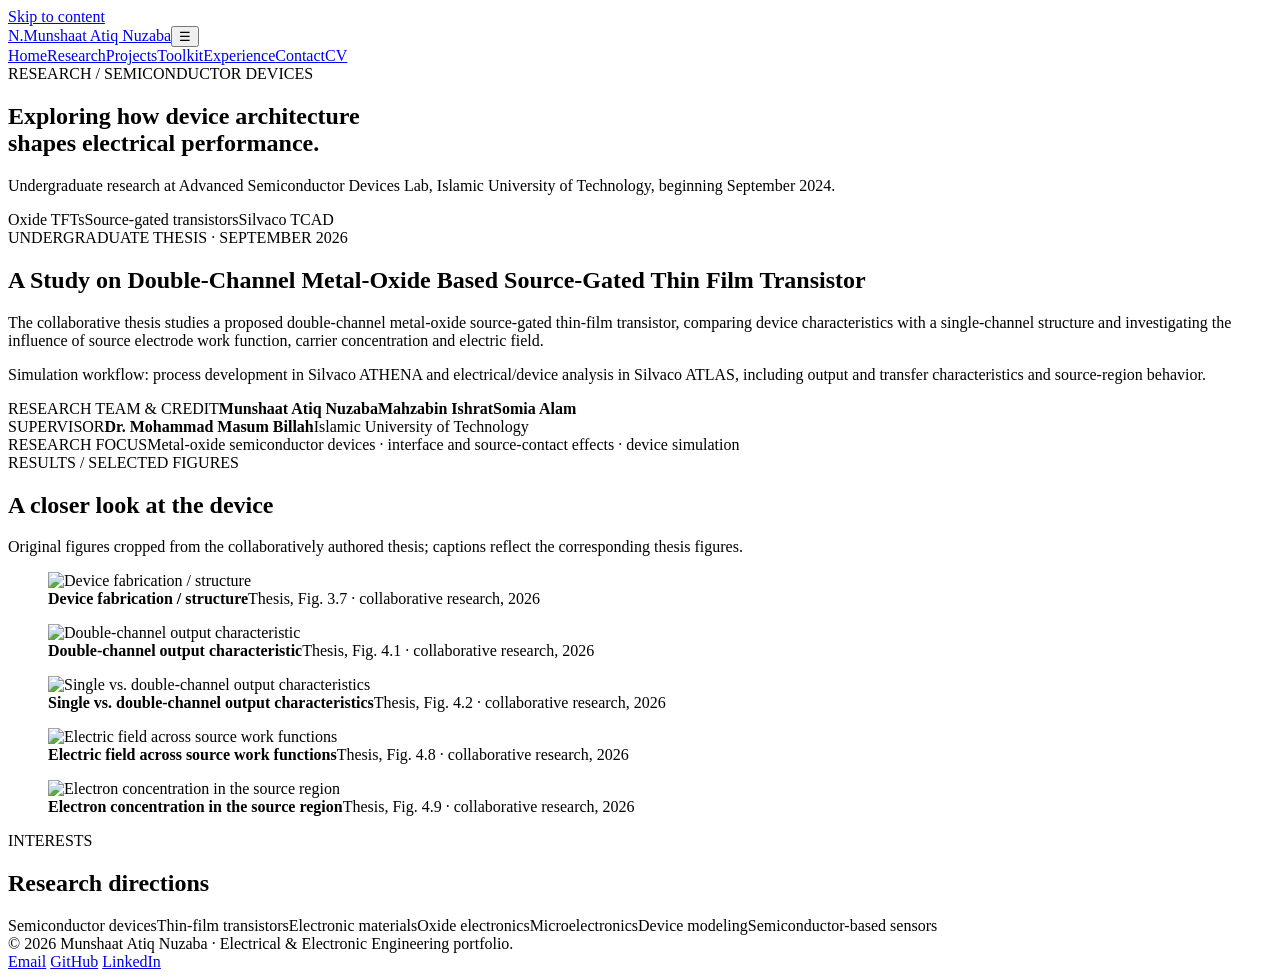
==== research.html @ 9a83c3fb "Add files via upload" ====
<!DOCTYPE html>

<html lang="en"><head><meta charset="utf-8"/><meta content="width=device-width,initial-scale=1" name="viewport"/><meta content="#071626" name="theme-color"/><meta content="Double-channel metal-oxide source-gated thin film transistor research and Silvaco TCAD simulations." name="description"/><meta content="Research" property="og:title"/><meta content="Double-channel metal-oxide source-gated thin film transistor research and Silvaco TCAD simulations." property="og:description"/><meta content="website" property="og:type"/><link href="favicon.svg" rel="icon" type="image/svg+xml"/><link href="assets/css/style.css" rel="stylesheet"/><title>Research | Munshaat Atiq Nuzaba</title></head><body><a class="skip-link" href="#main">Skip to content</a><header class="topbar"><div class="container nav-row"><a class="brand" href="index.html"><span class="brand-mark">N.</span><span>Munshaat <span class="subbrand">Atiq Nuzaba</span></span></a><button aria-controls="main-nav" aria-expanded="false" aria-label="Toggle navigation" class="nav-toggle">☰</button><nav aria-label="Primary navigation" class="main-nav" id="main-nav"><a href="index.html">Home</a><a aria-current="page" href="research.html">Research</a><a href="projects.html">Projects</a><a href="index.html#skills">Toolkit</a><a href="index.html#experience">Experience</a><a href="index.html#contact">Contact</a><a href="assets/Munshaat_Atiq_Nuzaba_CV.pdf" rel="noopener noreferrer" target="_blank">CV</a></nav></div></header><main id="main"><section class="page-intro container"><span class="eyebrow">RESEARCH / SEMICONDUCTOR DEVICES</span><h1>Exploring how <span class="gradient-text">device architecture</span><br/>shapes electrical performance.</h1><p>Undergraduate research at Advanced Semiconductor Devices Lab, Islamic University of Technology, beginning September 2024.</p><div class="pill-row"><span>Oxide TFTs</span><span>Source-gated transistors</span><span>Silvaco TCAD</span></div></section><section class="section container research-detail"><div class="research-layout"><div><span class="eyebrow">UNDERGRADUATE THESIS · SEPTEMBER 2026</span><h2>A Study on Double-Channel Metal-Oxide Based Source-Gated Thin Film Transistor</h2><p>The collaborative thesis studies a proposed double-channel metal-oxide source-gated thin-film transistor, comparing device characteristics with a single-channel structure and investigating the influence of source electrode work function, carrier concentration and electric field.</p><p>Simulation workflow: process development in Silvaco ATHENA and electrical/device analysis in Silvaco ATLAS, including output and transfer characteristics and source-region behavior.</p></div><aside class="research-aside"><span class="eyebrow">RESEARCH TEAM &amp; CREDIT</span><strong>Munshaat Atiq Nuzaba</strong><strong>Mahzabin Ishrat</strong><strong>Somia Alam</strong><div class="divider-small"></div><span class="eyebrow">SUPERVISOR</span><strong>Dr. Mohammad Masum Billah</strong><span>Islamic University of Technology</span><div class="divider-small"></div><span class="eyebrow">RESEARCH FOCUS</span><span>Metal-oxide semiconductor devices · interface and source-contact effects · device simulation</span></aside></div></section><section class="section section-muted"><div class="container"><div class="section-heading"><span class="eyebrow">RESULTS / SELECTED FIGURES</span><h2>A closer look at the device</h2><p>Original figures cropped from the collaboratively authored thesis; captions reflect the corresponding thesis figures.</p></div><div class="figure-grid"><figure class="figure-panel"><img alt="Device fabrication / structure" loading="lazy" src="assets/figures/fabrication-structure.png"/><figcaption><strong>Device fabrication / structure</strong><span>Thesis, Fig. 3.7 · collaborative research, 2026</span></figcaption></figure><figure class="figure-panel"><img alt="Double-channel output characteristic" loading="lazy" src="assets/figures/output-characteristics.png"/><figcaption><strong>Double-channel output characteristic</strong><span>Thesis, Fig. 4.1 · collaborative research, 2026</span></figcaption></figure><figure class="figure-panel"><img alt="Single vs. double-channel output characteristics" loading="lazy" src="assets/figures/comparative-output.png"/><figcaption><strong>Single vs. double-channel output characteristics</strong><span>Thesis, Fig. 4.2 · collaborative research, 2026</span></figcaption></figure><figure class="figure-panel"><img alt="Electric field across source work functions" loading="lazy" src="assets/figures/electric-field.png"/><figcaption><strong>Electric field across source work functions</strong><span>Thesis, Fig. 4.8 · collaborative research, 2026</span></figcaption></figure><figure class="figure-panel"><img alt="Electron concentration in the source region" loading="lazy" src="assets/figures/electron-density.png"/><figcaption><strong>Electron concentration in the source region</strong><span>Thesis, Fig. 4.9 · collaborative research, 2026</span></figcaption></figure></div></div></section><section class="section container"><div class="section-heading"><span class="eyebrow">INTERESTS</span><h2>Research directions</h2></div><div class="tag-cloud research-tags"><span>Semiconductor devices</span><span>Thin-film transistors</span><span>Electronic materials</span><span>Oxide electronics</span><span>Microelectronics</span><span>Device modeling</span><span>Semiconductor-based sensors</span></div></section></main><footer class="footer"><div class="container footer-row"><span>© 2026 Munshaat Atiq Nuzaba · Electrical &amp; Electronic Engineering portfolio.</span><div><a class="inline-link" href="mailto:atiqmunshaat@gmail.com">Email</a> <a class="inline-link" href="https://github.com/Munshaat/" rel="noopener noreferrer" target="_blank">GitHub</a> <a class="inline-link" href="https://www.linkedin.com/in/munshaat-atiq/" rel="noopener noreferrer" target="_blank">LinkedIn</a></div></div></footer><script defer="" src="assets/js/site.js"></script></body></html>
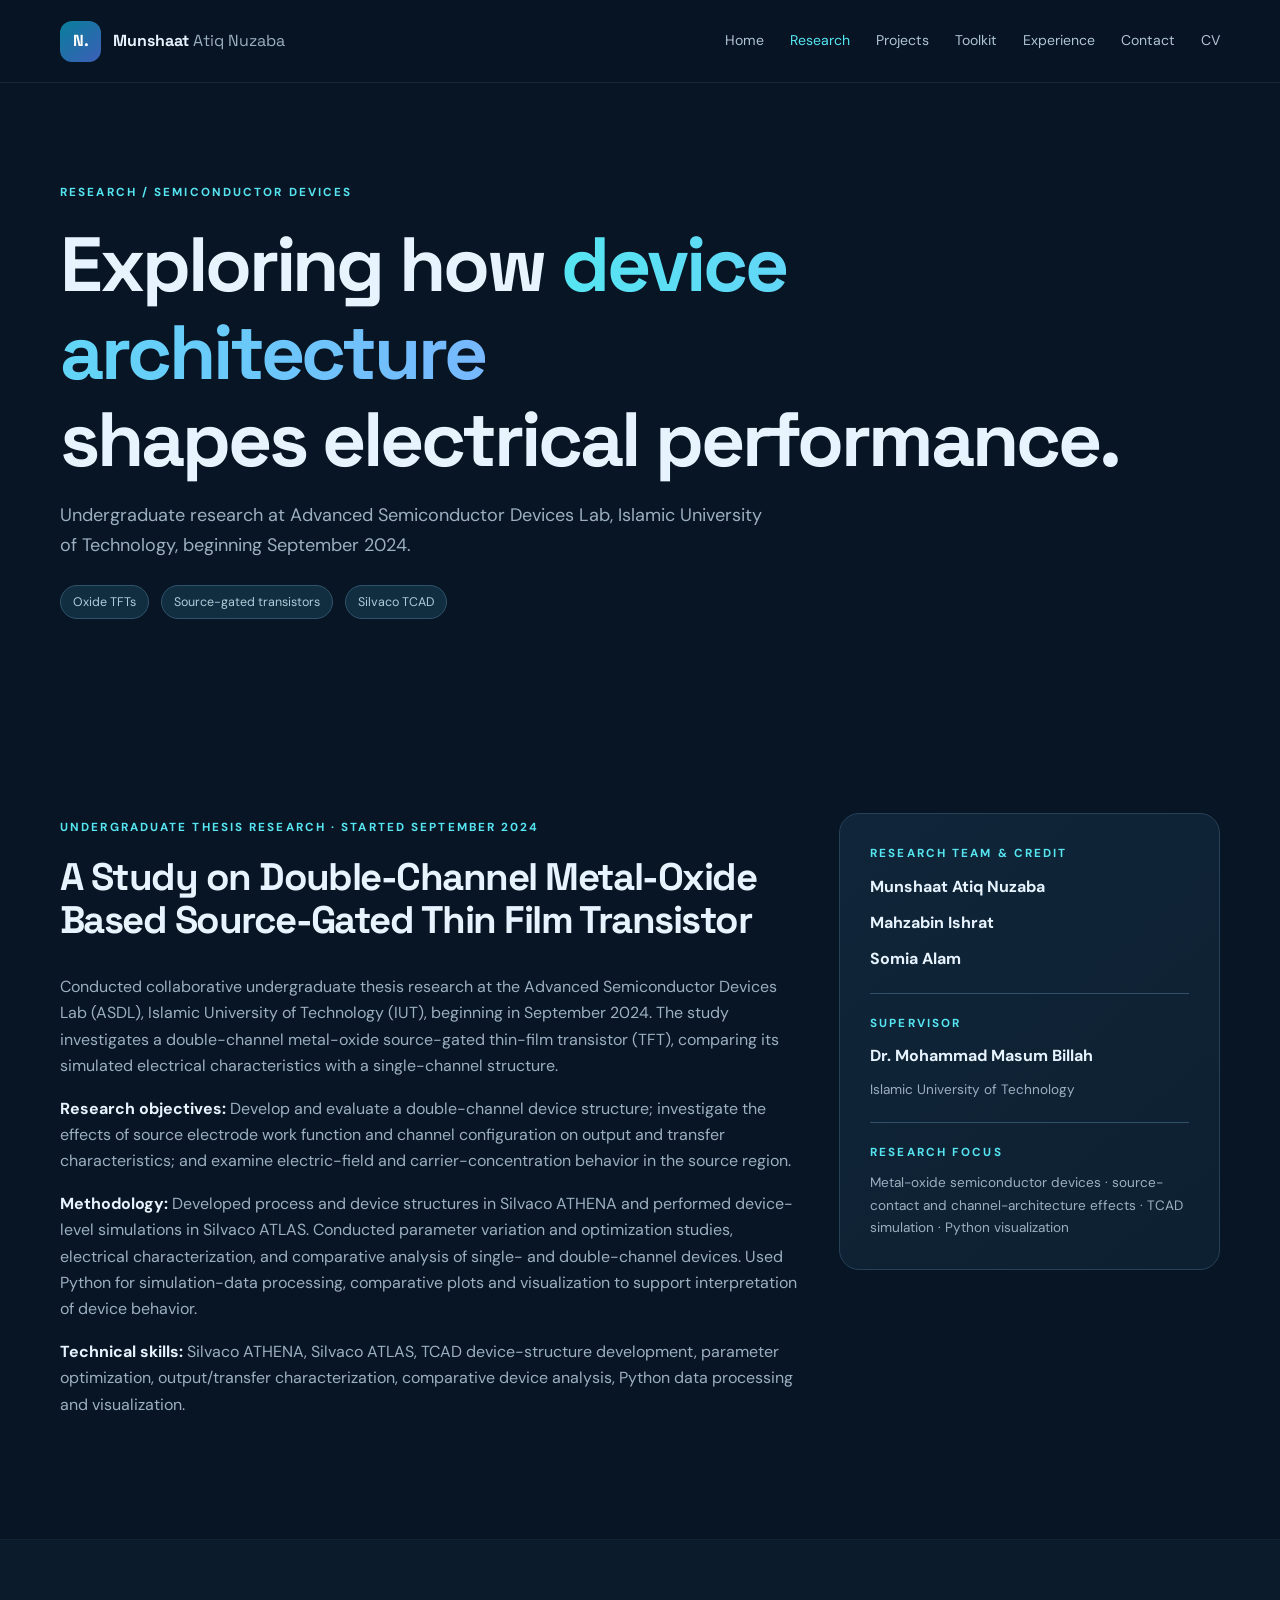
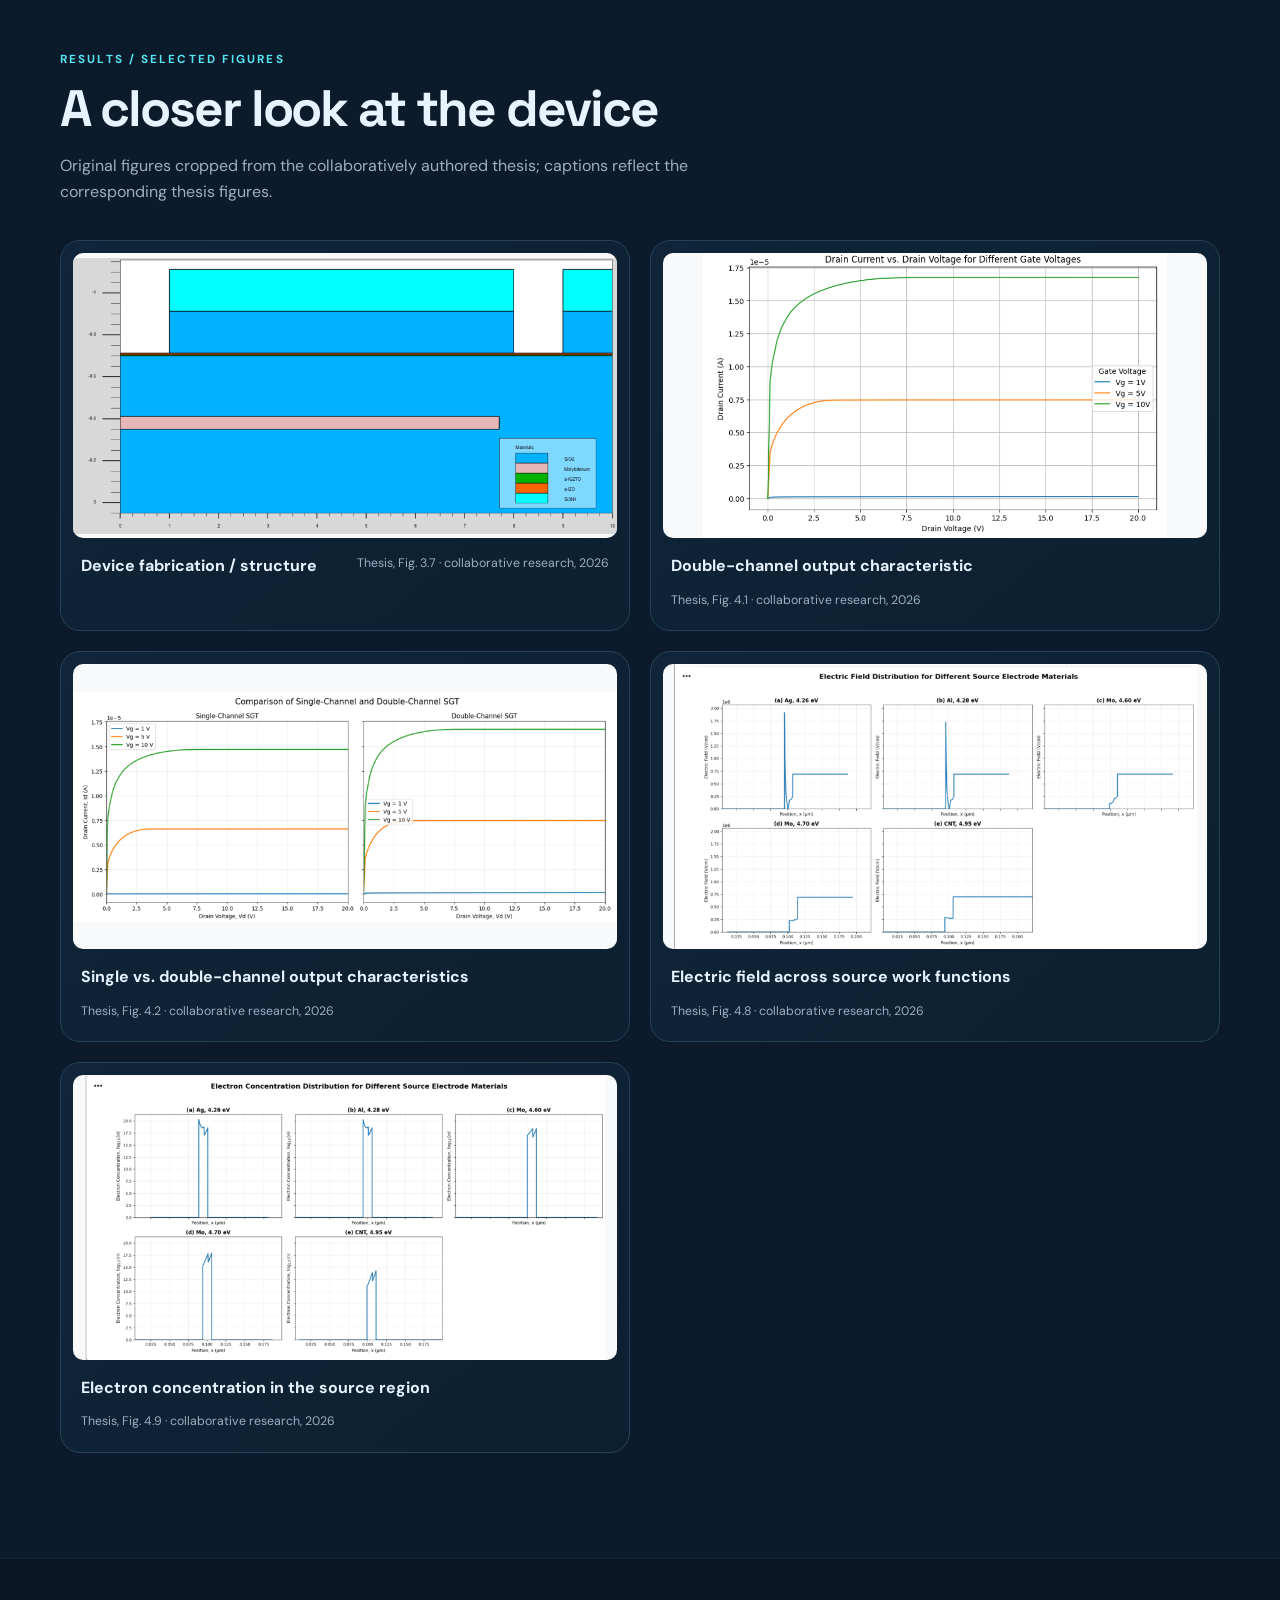
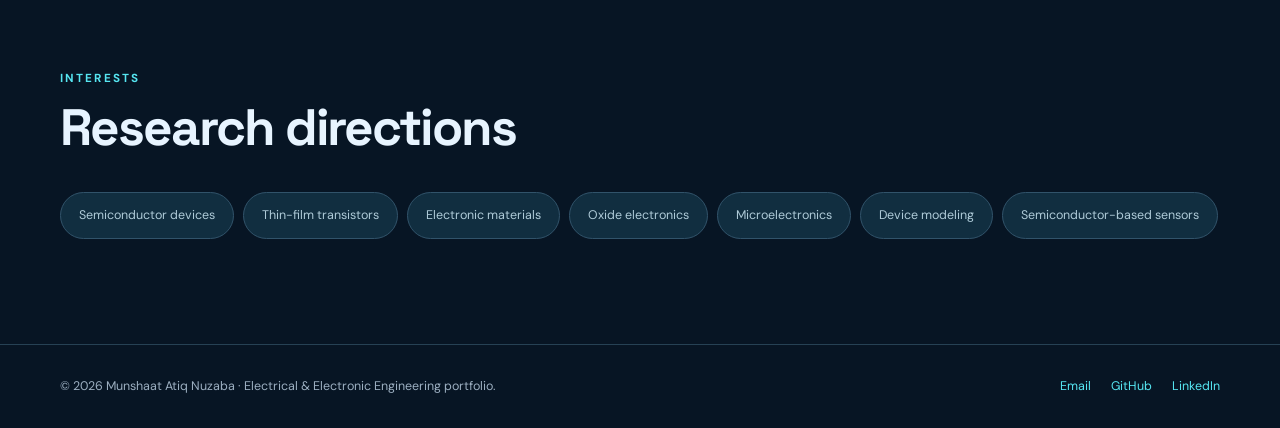
==== commit b462be5c: "Update research.html" ====
--- a/research.html
+++ b/research.html
@@ -1,3 +1,3 @@
 <!DOCTYPE html>
 
-<html lang="en"><head><meta charset="utf-8"/><meta content="width=device-width,initial-scale=1" name="viewport"/><meta content="#071626" name="theme-color"/><meta content="Double-channel metal-oxide source-gated thin film transistor research and Silvaco TCAD simulations." name="description"/><meta content="Research" property="og:title"/><meta content="Double-channel metal-oxide source-gated thin film transistor research and Silvaco TCAD simulations." property="og:description"/><meta content="website" property="og:type"/><link href="favicon.svg" rel="icon" type="image/svg+xml"/><link href="assets/css/style.css" rel="stylesheet"/><title>Research | Munshaat Atiq Nuzaba</title></head><body><a class="skip-link" href="#main">Skip to content</a><header class="topbar"><div class="container nav-row"><a class="brand" href="index.html"><span class="brand-mark">N.</span><span>Munshaat <span class="subbrand">Atiq Nuzaba</span></span></a><button aria-controls="main-nav" aria-expanded="false" aria-label="Toggle navigation" class="nav-toggle">☰</button><nav aria-label="Primary navigation" class="main-nav" id="main-nav"><a href="index.html">Home</a><a aria-current="page" href="research.html">Research</a><a href="projects.html">Projects</a><a href="index.html#skills">Toolkit</a><a href="index.html#experience">Experience</a><a href="index.html#contact">Contact</a><a href="assets/Munshaat_Atiq_Nuzaba_CV.pdf" rel="noopener noreferrer" target="_blank">CV</a></nav></div></header><main id="main"><section class="page-intro container"><span class="eyebrow">RESEARCH / SEMICONDUCTOR DEVICES</span><h1>Exploring how <span class="gradient-text">device architecture</span><br/>shapes electrical performance.</h1><p>Undergraduate research at Advanced Semiconductor Devices Lab, Islamic University of Technology, beginning September 2024.</p><div class="pill-row"><span>Oxide TFTs</span><span>Source-gated transistors</span><span>Silvaco TCAD</span></div></section><section class="section container research-detail"><div class="research-layout"><div><span class="eyebrow">UNDERGRADUATE THESIS · SEPTEMBER 2026</span><h2>A Study on Double-Channel Metal-Oxide Based Source-Gated Thin Film Transistor</h2><p>The collaborative thesis studies a proposed double-channel metal-oxide source-gated thin-film transistor, comparing device characteristics with a single-channel structure and investigating the influence of source electrode work function, carrier concentration and electric field.</p><p>Simulation workflow: process development in Silvaco ATHENA and electrical/device analysis in Silvaco ATLAS, including output and transfer characteristics and source-region behavior.</p></div><aside class="research-aside"><span class="eyebrow">RESEARCH TEAM &amp; CREDIT</span><strong>Munshaat Atiq Nuzaba</strong><strong>Mahzabin Ishrat</strong><strong>Somia Alam</strong><div class="divider-small"></div><span class="eyebrow">SUPERVISOR</span><strong>Dr. Mohammad Masum Billah</strong><span>Islamic University of Technology</span><div class="divider-small"></div><span class="eyebrow">RESEARCH FOCUS</span><span>Metal-oxide semiconductor devices · interface and source-contact effects · device simulation</span></aside></div></section><section class="section section-muted"><div class="container"><div class="section-heading"><span class="eyebrow">RESULTS / SELECTED FIGURES</span><h2>A closer look at the device</h2><p>Original figures cropped from the collaboratively authored thesis; captions reflect the corresponding thesis figures.</p></div><div class="figure-grid"><figure class="figure-panel"><img alt="Device fabrication / structure" loading="lazy" src="assets/figures/fabrication-structure.png"/><figcaption><strong>Device fabrication / structure</strong><span>Thesis, Fig. 3.7 · collaborative research, 2026</span></figcaption></figure><figure class="figure-panel"><img alt="Double-channel output characteristic" loading="lazy" src="assets/figures/output-characteristics.png"/><figcaption><strong>Double-channel output characteristic</strong><span>Thesis, Fig. 4.1 · collaborative research, 2026</span></figcaption></figure><figure class="figure-panel"><img alt="Single vs. double-channel output characteristics" loading="lazy" src="assets/figures/comparative-output.png"/><figcaption><strong>Single vs. double-channel output characteristics</strong><span>Thesis, Fig. 4.2 · collaborative research, 2026</span></figcaption></figure><figure class="figure-panel"><img alt="Electric field across source work functions" loading="lazy" src="assets/figures/electric-field.png"/><figcaption><strong>Electric field across source work functions</strong><span>Thesis, Fig. 4.8 · collaborative research, 2026</span></figcaption></figure><figure class="figure-panel"><img alt="Electron concentration in the source region" loading="lazy" src="assets/figures/electron-density.png"/><figcaption><strong>Electron concentration in the source region</strong><span>Thesis, Fig. 4.9 · collaborative research, 2026</span></figcaption></figure></div></div></section><section class="section container"><div class="section-heading"><span class="eyebrow">INTERESTS</span><h2>Research directions</h2></div><div class="tag-cloud research-tags"><span>Semiconductor devices</span><span>Thin-film transistors</span><span>Electronic materials</span><span>Oxide electronics</span><span>Microelectronics</span><span>Device modeling</span><span>Semiconductor-based sensors</span></div></section></main><footer class="footer"><div class="container footer-row"><span>© 2026 Munshaat Atiq Nuzaba · Electrical &amp; Electronic Engineering portfolio.</span><div><a class="inline-link" href="mailto:atiqmunshaat@gmail.com">Email</a> <a class="inline-link" href="https://github.com/Munshaat/" rel="noopener noreferrer" target="_blank">GitHub</a> <a class="inline-link" href="https://www.linkedin.com/in/munshaat-atiq/" rel="noopener noreferrer" target="_blank">LinkedIn</a></div></div></footer><script defer="" src="assets/js/site.js"></script></body></html>+<html lang="en"><head><meta charset="utf-8"/><meta content="width=device-width,initial-scale=1" name="viewport"/><meta content="#071626" name="theme-color"/><meta content="Double-channel metal-oxide source-gated thin film transistor research and Silvaco TCAD simulations." name="description"/><meta content="Research" property="og:title"/><meta content="Double-channel metal-oxide source-gated thin film transistor research and Silvaco TCAD simulations." property="og:description"/><meta content="website" property="og:type"/><link href="favicon.svg" rel="icon" type="image/svg+xml"/><link href="assets/css/style.css" rel="stylesheet"/><title>Research | Munshaat Atiq Nuzaba</title></head><body><a class="skip-link" href="#main">Skip to content</a><header class="topbar"><div class="container nav-row"><a class="brand" href="index.html"><span class="brand-mark">N.</span><span>Munshaat <span class="subbrand">Atiq Nuzaba</span></span></a><button aria-controls="main-nav" aria-expanded="false" aria-label="Toggle navigation" class="nav-toggle">☰</button><nav aria-label="Primary navigation" class="main-nav" id="main-nav"><a href="index.html">Home</a><a aria-current="page" href="research.html">Research</a><a href="projects.html">Projects</a><a href="index.html#skills">Toolkit</a><a href="index.html#experience">Experience</a><a href="index.html#contact">Contact</a><a href="assets/Munshaat_Atiq_Nuzaba_CV.pdf" rel="noopener noreferrer" target="_blank">CV</a></nav></div></header><main id="main"><section class="page-intro container"><span class="eyebrow">RESEARCH / SEMICONDUCTOR DEVICES</span><h1>Exploring how <span class="gradient-text">device architecture</span><br/>shapes electrical performance.</h1><p>Undergraduate research at Advanced Semiconductor Devices Lab, Islamic University of Technology, beginning September 2024.</p><div class="pill-row"><span>Oxide TFTs</span><span>Source-gated transistors</span><span>Silvaco TCAD</span></div></section><section class="section container research-detail"><div class="research-layout"><div><span class="eyebrow">UNDERGRADUATE THESIS RESEARCH · STARTED SEPTEMBER 2024</span><h2>A Study on Double-Channel Metal-Oxide Based Source-Gated Thin Film Transistor</h2><p>Conducted collaborative undergraduate thesis research at the Advanced Semiconductor Devices Lab (ASDL), Islamic University of Technology (IUT), beginning in September 2024. The study investigates a double-channel metal-oxide source-gated thin-film transistor (TFT), comparing its simulated electrical characteristics with a single-channel structure.</p><p><strong>Research objectives:</strong> Develop and evaluate a double-channel device structure; investigate the effects of source electrode work function and channel configuration on output and transfer characteristics; and examine electric-field and carrier-concentration behavior in the source region.</p><p><strong>Methodology:</strong> Developed process and device structures in Silvaco ATHENA and performed device-level simulations in Silvaco ATLAS. Conducted parameter variation and optimization studies, electrical characterization, and comparative analysis of single- and double-channel devices. Used Python for simulation-data processing, comparative plots and visualization to support interpretation of device behavior.</p><p><strong>Technical skills:</strong> Silvaco ATHENA, Silvaco ATLAS, TCAD device-structure development, parameter optimization, output/transfer characterization, comparative device analysis, Python data processing and visualization.</p></div><aside class="research-aside"><span class="eyebrow">RESEARCH TEAM &amp; CREDIT</span><strong>Munshaat Atiq Nuzaba</strong><strong>Mahzabin Ishrat</strong><strong>Somia Alam</strong><div class="divider-small"></div><span class="eyebrow">SUPERVISOR</span><strong>Dr. Mohammad Masum Billah</strong><span>Islamic University of Technology</span><div class="divider-small"></div><span class="eyebrow">RESEARCH FOCUS</span><span>Metal-oxide semiconductor devices · source-contact and channel-architecture effects · TCAD simulation · Python visualization</span></aside></div></section><section class="section section-muted"><div class="container"><div class="section-heading"><span class="eyebrow">RESULTS / SELECTED FIGURES</span><h2>A closer look at the device</h2><p>Original figures cropped from the collaboratively authored thesis; captions reflect the corresponding thesis figures.</p></div><div class="figure-grid"><figure class="figure-panel"><img alt="Device fabrication / structure" loading="lazy" src="assets/figures/fabrication-structure.png"/><figcaption><strong>Device fabrication / structure</strong><span>Thesis, Fig. 3.7 · collaborative research, 2026</span></figcaption></figure><figure class="figure-panel"><img alt="Double-channel output characteristic" loading="lazy" src="assets/figures/output-characteristics.png"/><figcaption><strong>Double-channel output characteristic</strong><span>Thesis, Fig. 4.1 · collaborative research, 2026</span></figcaption></figure><figure class="figure-panel"><img alt="Single vs. double-channel output characteristics" loading="lazy" src="assets/figures/comparative-output.png"/><figcaption><strong>Single vs. double-channel output characteristics</strong><span>Thesis, Fig. 4.2 · collaborative research, 2026</span></figcaption></figure><figure class="figure-panel"><img alt="Electric field across source work functions" loading="lazy" src="assets/figures/electric-field.png"/><figcaption><strong>Electric field across source work functions</strong><span>Thesis, Fig. 4.8 · collaborative research, 2026</span></figcaption></figure><figure class="figure-panel"><img alt="Electron concentration in the source region" loading="lazy" src="assets/figures/electron-density.png"/><figcaption><strong>Electron concentration in the source region</strong><span>Thesis, Fig. 4.9 · collaborative research, 2026</span></figcaption></figure></div></div></section><section class="section container"><div class="section-heading"><span class="eyebrow">INTERESTS</span><h2>Research directions</h2></div><div class="tag-cloud research-tags"><span>Semiconductor devices</span><span>Thin-film transistors</span><span>Electronic materials</span><span>Oxide electronics</span><span>Microelectronics</span><span>Device modeling</span><span>Semiconductor-based sensors</span></div></section></main><footer class="footer"><div class="container footer-row"><span>© 2026 Munshaat Atiq Nuzaba · Electrical &amp; Electronic Engineering portfolio.</span><div><a class="inline-link" href="mailto:atiqmunshaat@gmail.com">Email</a> <a class="inline-link" href="https://github.com/Munshaat/" rel="noopener noreferrer" target="_blank">GitHub</a> <a class="inline-link" href="https://www.linkedin.com/in/munshaat-atiq/" rel="noopener noreferrer" target="_blank">LinkedIn</a></div></div></footer><script defer="" src="assets/js/site.js"></script></body></html>
--- a/assets/css/style.css
+++ b/assets/css/style.css
@@ -0,0 +1,24 @@
+@import url('https://fonts.googleapis.com/css2?family=DM+Sans:wght@400;500;600;700&family=Space+Grotesk:wght@400;500;600;700&display=swap');:root{--bg:#071524;--bg2:#0c1e30;--panel:#102438;--panel2:#112c43;--line:#274052;--text:#e7f4ff;--muted:#9cafc1;--cyan:#56e6f2;--blue:#5891ff;--radius:20px}*{box-sizing:border-box}html{scroll-behavior:smooth}body{margin:0;background:var(--bg);color:var(--text);font-family:'DM Sans',sans-serif;line-height:1.65;-webkit-font-smoothing:antialiased}::selection{background:#2f90a4;color:#fff}a{color:var(--cyan);text-decoration:none}a:hover{text-decoration:underline}button{font:inherit}img{max-width:100%;display:block}h1,h2,h3,h4,p{margin-top:0}h1,h2,h3{font-family:'Space Grotesk',sans-serif;line-height:1.14;letter-spacing:-.04em}h1{font-size:clamp(3.1rem,6.9vw,6.8rem)}h2{font-size:clamp(2rem,4vw,3.5rem)}h3{font-size:1.3rem}p{color:var(--muted)}strong{color:var(--text)}.container{width:min(1160px,calc(100% - 48px));margin-inline:auto}.skip-link{position:absolute;top:-70px;left:16px;z-index:99;background:white;padding:10px;color:#000}.skip-link:focus{top:10px}.topbar{position:sticky;top:0;z-index:30;border-bottom:1px solid #ffffff12;background:#071524ed;backdrop-filter:blur(18px)}.nav-row{display:flex;justify-content:space-between;align-items:center;min-height:82px}.brand{color:var(--text);font-family:'Space Grotesk';display:flex;align-items:center;gap:12px;font-weight:700}.brand:hover{text-decoration:none}.brand-mark{width:41px;height:41px;display:grid;place-items:center;border-radius:12px;background:linear-gradient(140deg,#087f9c,#3d5eb7);color:white}.subbrand{font-weight:400;color:var(--muted)}.main-nav{display:flex;align-items:center;gap:26px}.main-nav a{font-size:.88rem;color:#b0c4d5}.main-nav a:hover,.main-nav a[aria-current]{color:var(--cyan);text-decoration:none}.nav-toggle{display:none}.eyebrow{font-size:.73rem;font-weight:700;letter-spacing:.18em;color:var(--cyan);text-transform:uppercase}.hero{min-height:680px;display:grid;grid-template-columns:1.1fr .9fr;align-items:center;gap:70px;padding-block:98px 115px}.hero h1{margin:22px 0 25px}.gradient-text{background:linear-gradient(95deg,var(--cyan),#77b7ff);-webkit-background-clip:text;background-clip:text;color:transparent}.hero-lede{font-size:1.16rem;max-width:600px}.hero-actions,.hero-social,.card-links,.pill-row{display:flex;gap:12px;flex-wrap:wrap;align-items:center}.hero-actions{margin-top:33px}.hero-social{margin-top:40px;gap:22px}.hero-social a{font-size:.9rem}.btn{padding:13px 21px;display:inline-flex;justify-content:center;align-items:center;font-weight:700;border-radius:10px;font-size:.91rem;border:1px solid #43667d;transition:transform .2s,background .2s}.btn:hover{transform:translateY(-2px);text-decoration:none}.btn-primary{background:linear-gradient(110deg,#4de0ed,#7ca9ff);color:#071524;border-color:transparent}.btn-ghost{background:#ffffff08;color:#e4f5ff}.availability{display:inline-flex;gap:10px;align-items:center;border:1px solid #2b5265;background:#123044;color:#b3f4f8;border-radius:99px;padding:7px 13px;font-size:.78rem;margin-bottom:25px}.status-dot{width:7px;height:7px;background:#6fe6b0;border-radius:50%;box-shadow:0 0 10px #6fe6b0}.hero-side{align-self:center}.orbit-card{background:radial-gradient(circle at 50% 42%,#1b4961 0%,#102a43 40%,#0d2031 78%);border:1px solid #2e536c;border-radius:24px;padding:28px;position:relative;min-height:428px;overflow:hidden}.orbit-label,.mini-label{color:#87b9ce;letter-spacing:.13em;font-size:.7rem}.orbit-card h3{font-size:1.75rem;margin:10px 0}.orbit-card p{font-size:.85rem;max-width:310px}.chip-diagram{height:210px;display:grid;place-items:center;position:relative}.chip-core{width:133px;height:133px;display:grid;place-items:center;border:2px solid #59dce9;transform:rotate(-12deg);border-radius:22px;background:linear-gradient(140deg,#16465b,#172941);box-shadow:0 0 80px #3bd5eb24,inset 0 0 30px #53daf021;font-family:'Space Grotesk';font-size:2.3rem;font-weight:700;color:#80f5ff}.chip-wire{position:absolute;width:235px;height:1px;background:#83dfea70}.w1{transform:rotate(30deg)}.w2{transform:rotate(-30deg)}.w3{transform:rotate(70deg)}.w4{transform:rotate(-70deg)}.stat-strip{display:grid;grid-template-columns:repeat(3,1fr);text-align:center;margin-top:20px;gap:8px}.stat-strip>div{padding:16px 5px;border:1px solid #294359;background:#0c2033;border-radius:14px}.stat-strip strong,.stat-strip small{display:block}.stat-strip strong{font-size:1.7rem;font-family:'Space Grotesk';color:white}.stat-strip small{color:#91a9bd;font-size:.72rem}.section{padding-block:105px}.section-muted{background:#0b1b2b;border-block:1px solid #ffffff08}.section-heading{margin-bottom:35px;max-width:790px}.section-heading h2{margin:9px 0 14px}.section-heading p{max-width:730px}.two-col{display:grid;grid-template-columns:1fr 1fr;gap:20px}.panel,.education-card,.project-card,.figure-panel,.research-aside{background:linear-gradient(140deg,#102539,#0d2031);border:1px solid #274158;border-radius:var(--radius);padding:30px}.panel p:last-child{margin-bottom:0}.focus-list>div{display:grid;grid-template-columns:36px 1fr;column-gap:15px;padding:15px 0;border-bottom:1px solid #29465b}.focus-list>div:last-child{border:0}.focus-list span{color:var(--cyan);grid-row:span 2}.focus-list small{display:block;color:var(--muted)}.education-card{display:flex;align-items:center;justify-content:space-between;gap:25px}.education-card h3{font-size:1.7rem;margin:12px 0}.edu-metrics{display:flex;gap:35px;text-align:right}.edu-metrics strong{display:block;font-size:2.3rem}.edu-metrics strong span{font-size:.9rem;color:var(--muted)}.edu-metrics small{display:block;color:var(--muted)}.research-feature{display:grid;grid-template-columns:1.05fr .95fr;border:1px solid #2f4b62;background:#0e2235;border-radius:var(--radius);overflow:hidden}.research-feature-text{padding:38px}.research-feature-text h3{font-size:2rem;margin:16px 0}.research-feature figure{margin:0;background:#edf3f5;display:flex;flex-direction:column;justify-content:center;min-width:0}.research-feature img{width:100%;object-fit:contain;padding:14px}.research-feature figcaption{color:#4a5565;font-size:.72rem;text-align:center;padding:0 14px 14px}.pill-row{margin:24px 0}.pill-row span,.tag-cloud span{border:1px solid #31536a;background:#112e40;color:#afcbd8;padding:6px 12px;border-radius:100px;font-size:.78rem}.feature-grid,.project-grid,.skill-grid{display:grid;grid-template-columns:repeat(3,minmax(0,1fr));gap:17px}.project-card{min-height:285px;display:flex;flex-direction:column;transition:transform .2s,border-color .2s}.project-card:hover{transform:translateY(-3px);border-color:#4f8598}.project-card h3{margin:15px 0 12px;font-size:1.33rem}.project-card p{font-size:.9rem;flex:1}.card-links{margin-top:auto;padding-top:14px;font-size:.84rem;gap:18px}.project-tags{font-size:.75rem;color:#84b2c8;margin-top:9px}.section-end{text-align:center;margin-top:28px}.skill-grid{grid-template-columns:repeat(3,1fr)}.skill-card h3{font-size:1.1rem}.tag-cloud{display:flex;gap:9px;flex-wrap:wrap}.timeline{border-left:1px solid #366079;margin-left:18px}.timeline-item{display:grid;grid-template-columns:190px 1fr;gap:30px;position:relative;margin:0 0 30px;padding-left:28px}.timeline-item:before{content:'';position:absolute;left:-6px;top:9px;width:11px;height:11px;background:var(--cyan);border-radius:50%}.timeline-item time{font-size:.72rem;font-weight:700;letter-spacing:.09em;color:var(--cyan)}.timeline-item h3{margin-bottom:6px}.contact-box{display:flex;justify-content:space-between;align-items:center;gap:30px;border:1px solid #28516b;padding:48px;border-radius:24px;background:radial-gradient(circle at 90% 0,#1a4a60,#10283b 45%,#0c2031)}.contact-box h2{margin:10px 0 15px}.contact-actions{display:flex;flex-direction:column;min-width:200px;align-items:stretch;gap:13px}.contact-actions>a:not(.btn),.contact-actions span{font-size:.88rem;text-align:center}.resume-note{display:flex;justify-content:space-between;align-items:center;gap:20px;margin-top:24px;font-size:.86rem}.resume-note p{margin:0}.footer{border-top:1px solid #264154;padding:31px 0}.footer-row{display:flex;justify-content:space-between;gap:16px;font-size:.78rem;color:var(--muted)}.footer-row>div{display:flex;gap:20px}.page-intro{padding-block:95px 65px}.page-intro h1{font-size:clamp(2.9rem,6vw,5.6rem);margin:17px 0}.page-intro>p{max-width:720px;font-size:1.13rem}.research-layout{display:grid;grid-template-columns:1.65fr .85fr;gap:40px}.research-layout h2{font-size:clamp(1.9rem,3vw,2.9rem);margin-top:15px}.research-aside{align-self:start;display:flex;flex-direction:column;gap:10px}.research-aside span:not(.eyebrow){color:var(--muted);font-size:.85rem}.divider-small{height:1px;background:#315169;margin:10px 0}.callout{border-left:3px solid var(--cyan);padding:14px 18px;background:#102e40;margin:24px 0}.callout p{margin:7px 0 0}.figure-grid{display:grid;grid-template-columns:repeat(2,minmax(0,1fr));gap:20px}.figure-panel{margin:0;padding:12px;overflow:hidden}.figure-panel img{width:100%;height:285px;object-fit:contain;background:#f7f9fa;border-radius:10px}.figure-panel figcaption{padding:15px 8px 8px;display:flex;justify-content:space-between;gap:10px;flex-wrap:wrap}.figure-panel figcaption span{color:var(--muted);font-size:.77rem}.research-tags span{padding:12px 18px}.filters{display:flex;gap:9px;flex-wrap:wrap;margin-bottom:25px}.filter{cursor:pointer;border:1px solid #315068;border-radius:100px;background:#12283a;color:#b7c9d8;padding:9px 15px;font-size:.83rem}.filter.active,.filter:hover{color:#0b1f2d;background:var(--cyan);border-color:var(--cyan)}.lab-list{border-top:1px solid #2c4c61}.lab-item{display:grid;grid-template-columns:68px 1fr;border-bottom:1px solid #2c4c61;padding:25px 10px;gap:16px}.lab-num{font-family:'Space Grotesk';font-size:1.6rem;color:var(--cyan)}.lab-item h3{margin:4px 0}.lab-item p{margin-bottom:6px}.empty-filter{padding:20px}@media(max-width:900px){.main-nav{gap:15px}.hero{grid-template-columns:1fr;gap:30px;padding-block:70px}.hero-side{display:grid;grid-template-columns:1fr;max-width:600px}.research-feature,.research-layout{grid-template-columns:1fr}.skill-grid,.feature-grid,.project-grid{grid-template-columns:repeat(2,1fr)}.research-feature figure{max-height:430px}.research-feature img{max-height:380px}}@media(max-width:680px){.container{width:min(100% - 32px,1160px)}.nav-row{min-height:70px}.brand{font-size:.91rem}.subbrand{display:none}.nav-toggle{display:block;background:#123044;border:1px solid #315169;color:var(--text);border-radius:9px;padding:7px 12px;cursor:pointer}.main-nav{display:none;position:absolute;top:69px;left:0;right:0;background:#0b1b2b;border-bottom:1px solid #315169;flex-direction:column;align-items:stretch;gap:0;padding:12px 20px}.main-nav.open{display:flex}.main-nav a{padding:11px}.hero{padding-block:52px;min-height:0}.hero h1{font-size:clamp(3rem,13vw,5rem)}.hero-lede{font-size:1.02rem}.orbit-card{min-height:0}.section{padding-block:65px}.two-col,.education-card,.figure-grid,.feature-grid,.project-grid,.skill-grid{grid-template-columns:1fr}.education-card{display:block}.edu-metrics{justify-content:flex-start;text-align:left;margin-top:22px}.research-feature-text{padding:26px}.research-feature-text h3{font-size:1.6rem}.timeline-item{grid-template-columns:1fr;gap:4px}.contact-box{padding:27px;flex-direction:column;align-items:stretch}.contact-actions{min-width:0}.footer-row,.resume-note{flex-direction:column;align-items:flex-start}.page-intro{padding-block:66px 30px}.figure-panel img{height:auto;max-height:350px}.panel{padding:24px}}@media(prefers-reduced-motion:reduce){html{scroll-behavior:auto}*,*:before,*:after{transition:none!important}}:focus-visible{outline:3px solid #6df2fa;outline-offset:4px}[hidden]{display:none!important}
+
+/* Expanded EEE profile and education (November 2026 revision) */
+.engineering-card{min-height:490px;background:radial-gradient(circle at 52% 27%,#1b4961 0%,#102b42 39%,#0d2031 79%)}
+.engineering-card h3{margin-top:0;font-size:1.65rem}
+.engineering-card>p{max-width:420px;margin-bottom:19px}
+.engineering-emblem{height:150px;position:relative;display:grid;place-items:center;isolation:isolate}
+.emblem-center{display:grid;place-items:center;width:94px;height:94px;border:2px solid #67e9f6;border-radius:22px;transform:rotate(-11deg);font-family:'Space Grotesk',sans-serif;font-weight:700;font-size:2rem;letter-spacing:.045em;background:#153e53;color:#a7faff;box-shadow:0 0 50px #51dded28;position:relative;z-index:1}
+.emblem-ring{width:215px;height:85px;border:1px solid #5fdcec65;border-radius:50%;position:absolute;transform:rotate(-30deg)}
+.ring-two{transform:rotate(30deg)}
+.emblem-dot{height:7px;width:7px;border-radius:50%;background:#83eaf2;position:absolute;z-index:2;box-shadow:0 0 12px #83eaf2}
+.dot-one{top:39px;left:26%}.dot-two{bottom:31px;right:25%}.dot-three{top:34px;right:30%}
+.domain-grid{display:grid;grid-template-columns:repeat(2,minmax(0,1fr));gap:10px;margin-top:14px}
+.domain-grid>div{border:1px solid #33536a;border-radius:12px;background:#0b253a;padding:12px 13px;min-width:0}
+.domain-grid strong,.domain-grid small{display:block}
+.domain-grid strong{font-family:'Space Grotesk',sans-serif;font-size:.91rem;line-height:1.3;color:#e7f4ff}
+.domain-grid small{color:#9bb6ca;font-size:.68rem;margin-top:5px;line-height:1.4}
+.domain-symbol{font-size:.66rem;letter-spacing:.1em;color:#59deeb;display:block;margin-bottom:5px}
+.education-stack{display:grid;gap:16px}
+.education-secondary{padding:25px 30px}
+.education-secondary h3{font-size:1.35rem;margin-bottom:6px}
+.education-secondary p{margin-bottom:0}
+.education-secondary .edu-metrics strong{font-size:1.9rem}
+@media(max-width:680px){.engineering-card{min-height:0}.domain-grid{gap:8px}.domain-grid>div{padding:10px}.domain-grid strong{font-size:.83rem}.education-secondary{padding:22px}}
